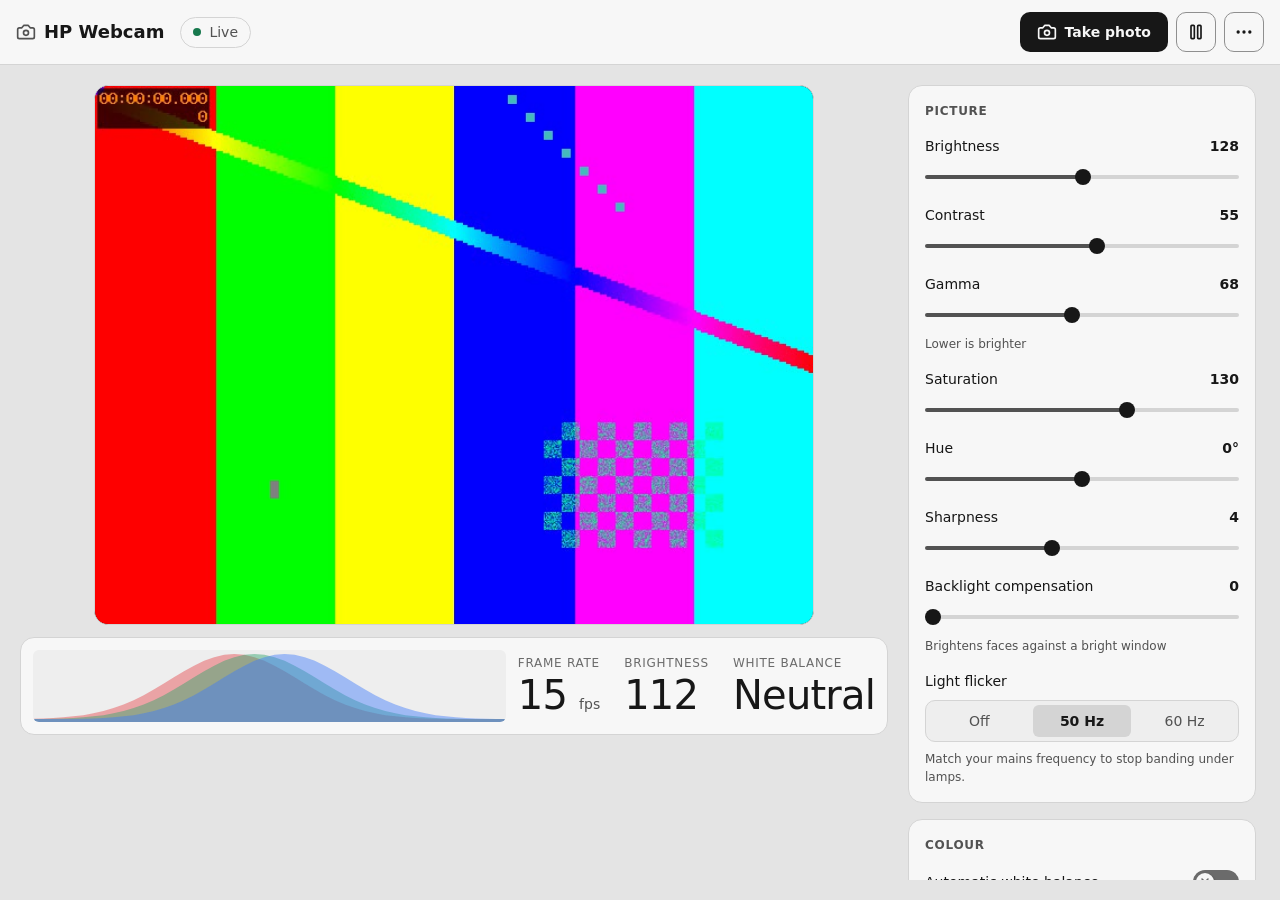
==== ui/harness.html @ 1bf64f01 "HP USB Webcam tuner: decoded Vimicro XU protocol, CLI, app, tools - hpcam.py: register access throug" ====
<!doctype html>
<html lang="en">
<head>
  <meta charset="utf-8">
  <meta name="viewport" content="width=device-width, initial-scale=1">
  <meta name="hpcam-token" content="harness">
  <title>HP Webcam (static harness)</title>
  <link rel="stylesheet" href="tokens.css">
  <link rel="stylesheet" href="app.css">
</head>
<body>
  <svg class="sprite" aria-hidden="true" focusable="false">
    <symbol id="i-camera" viewBox="0 0 24 24"><path d="M14.5 4h-5L7 7H4a2 2 0 0 0-2 2v9a2 2 0 0 0 2 2h16a2 2 0 0 0 2-2V9a2 2 0 0 0-2-2h-3l-2.5-3z"/><circle cx="12" cy="13" r="3"/></symbol>
    <symbol id="i-pause" viewBox="0 0 24 24"><rect x="14" y="4" width="4" height="16" rx="1"/><rect x="6" y="4" width="4" height="16" rx="1"/></symbol>
    <symbol id="i-play" viewBox="0 0 24 24"><polygon points="6 3 20 12 6 21 6 3"/></symbol>
    <symbol id="i-more" viewBox="0 0 24 24"><circle cx="12" cy="12" r="1"/><circle cx="19" cy="12" r="1"/><circle cx="5" cy="12" r="1"/></symbol>
    <symbol id="i-reset" viewBox="0 0 24 24"><path d="M3 12a9 9 0 1 0 9-9 9.75 9.75 0 0 0-6.74 2.74L3 8"/><path d="M3 3v5h5"/></symbol>
    <symbol id="i-folder" viewBox="0 0 24 24"><path d="m6 14 1.5-2.9A2 2 0 0 1 9.24 10H20a2 2 0 0 1 1.94 2.5l-1.54 6a2 2 0 0 1-1.95 1.5H4a2 2 0 0 1-2-2V5a2 2 0 0 1 2-2h3.9a2 2 0 0 1 1.69.9l.81 1.2a2 2 0 0 0 1.67.9H18a2 2 0 0 1 2 2v2"/></symbol>
    <symbol id="i-copy" viewBox="0 0 24 24"><rect x="8" y="8" width="14" height="14" rx="2"/><path d="M4 16c-1.1 0-2-.9-2-2V4c0-1.1.9-2 2-2h10c1.1 0 2 .9 2 2"/></symbol>
    <symbol id="i-check" viewBox="0 0 24 24"><path d="M20 6 9 17l-5-5"/></symbol>
    <symbol id="i-x" viewBox="0 0 24 24"><path d="M18 6 6 18"/><path d="m6 6 12 12"/></symbol>
    <symbol id="i-plug" viewBox="0 0 24 24"><path d="M12 22v-5"/><path d="M9 8V2"/><path d="M15 8V2"/><path d="M18 8v5a4 4 0 0 1-4 4h-4a4 4 0 0 1-4-4V8Z"/></symbol>
  </svg>

  <a class="skip" href="#settings">Skip to settings</a>

  <header class="appbar">
    <div class="brand">
      <svg class="icon brand-icon" aria-hidden="true"><use href="#i-camera"/></svg>
      <h1 class="brand-name">HP Webcam</h1>
      <p class="status-chip" id="status-chip" role="status">
        <span class="status-dot" aria-hidden="true"></span><span id="status-text">Looking for the camera</span>
      </p>
    </div>
    <div class="appbar-actions">
      <button class="btn btn-primary" id="btn-photo" type="button">
        <svg class="icon" aria-hidden="true"><use href="#i-camera"/></svg><span>Take photo</span>
      </button>
      <button class="btn btn-secondary btn-icon" id="btn-preview" type="button" aria-pressed="true" aria-label="Pause preview">
        <svg class="icon" aria-hidden="true"><use href="#i-pause" id="preview-icon"/></svg>
      </button>
      <div class="menu-wrap">
        <button class="btn btn-secondary btn-icon" id="btn-menu" type="button" aria-label="More actions" aria-expanded="false" aria-controls="menu">
          <svg class="icon" aria-hidden="true"><use href="#i-more"/></svg>
        </button>
        <div class="menu" id="menu" hidden>
          <button class="menu-item" type="button" data-action="open_photos">
            <svg class="icon" aria-hidden="true"><use href="#i-folder"/></svg>Open photos folder
          </button>
          <button class="menu-item" type="button" data-action="reset">
            <svg class="icon" aria-hidden="true"><use href="#i-reset"/></svg>Reset to camera defaults
          </button>
        </div>
      </div>
    </div>
  </header>

  <main class="workbench">
    <section class="monitor" aria-labelledby="monitor-title">
      <h2 class="sr-only" id="monitor-title">Live picture</h2>
      <div class="frame" id="frame">
        <img id="preview" alt="Live picture from the webcam" width="640" height="480" hidden>
        <div class="placeholder" id="placeholder">
          <div class="spinner" id="spinner" aria-hidden="true"></div>
          <svg class="icon icon-lg" id="placeholder-icon" aria-hidden="true" hidden><use href="#i-plug"/></svg>
          <p class="placeholder-title" id="placeholder-title">Starting the camera</p>
          <p class="placeholder-body" id="placeholder-body"></p>
        </div>
      </div>
      <div class="instruments">
        <figure class="histogram">
          <canvas id="hist" aria-hidden="true"></canvas>
          <figcaption class="sr-only" id="hist-caption">Brightness histogram for red, green and blue</figcaption>
        </figure>
        <dl class="readouts">
          <div class="readout"><dt>Frame rate</dt><dd><span id="r-fps">0</span> <span class="unit">fps</span></dd></div>
          <div class="readout"><dt>Brightness</dt><dd id="r-luma">0</dd></div>
          <div class="readout"><dt>White balance</dt><dd id="r-wb">No picture</dd></div>
        </dl>
      </div>
    </section>

    <aside class="rail" id="settings" aria-label="Settings" tabindex="-1">
      <section class="group" aria-labelledby="g-picture">
        <h2 class="group-title" id="g-picture">Picture</h2>
        <div class="fields" id="picture-fields"></div>
        <div class="field">
          <span class="field-label" id="flicker-label">Light flicker</span>
          <div class="segmented" role="radiogroup" aria-labelledby="flicker-label" id="flicker">
            <button type="button" role="radio" data-value="0">Off</button>
            <button type="button" role="radio" data-value="1">50 Hz</button>
            <button type="button" role="radio" data-value="2">60 Hz</button>
          </div>
          <p class="field-hint">Match your mains frequency to stop banding under lamps.</p>
        </div>
      </section>

      <section class="group" aria-labelledby="g-colour">
        <h2 class="group-title" id="g-colour">Colour</h2>
        <div class="switch-row">
          <span class="switch-label" id="awb-label">Automatic white balance</span>
          <button class="switch" type="button" role="switch" aria-checked="false" aria-labelledby="awb-label" id="sw-awb"></button>
        </div>
        <p class="field-hint" id="gain-hint">The camera has no white balance of its own. These are its hidden colour gains.</p>
        <div class="fields" id="gain-fields"></div>
        <button class="btn btn-secondary btn-block" type="button" id="btn-balance">
          <span class="spinner spinner-sm" aria-hidden="true"></span><span class="btn-label">Balance once on what the camera sees</span>
        </button>
      </section>

      <section class="group" aria-labelledby="g-output">
        <h2 class="group-title" id="g-output">Virtual camera</h2>
        <div class="switch-row">
          <span class="switch-label" id="virt-label">Send to other apps</span>
          <button class="switch" type="button" role="switch" aria-checked="false" aria-labelledby="virt-label" aria-describedby="virt-hint" id="sw-virtual"></button>
        </div>
        <div class="fields" id="virtual-fields"></div>
        <div class="field-hint" id="virt-hint"></div>
      </section>

      <section class="group" aria-labelledby="g-startup">
        <h2 class="group-title" id="g-startup">After replugging</h2>
        <div class="switch-row">
          <span class="switch-label" id="svc-label">Keep these settings applied in the background</span>
          <button class="switch" type="button" role="switch" aria-checked="false" aria-labelledby="svc-label" id="sw-service"></button>
        </div>
        <p class="field-hint">The camera forgets everything when unplugged. A small background service puts your settings back.</p>
      </section>
    </aside>
  </main>

  <div class="toasts" id="toasts" role="status" aria-live="polite"></div>

  <script>window.HPCAM_STUB = {"state": {"camera": "live", "device": "/dev/video2", "error": "", "preview": true, "virtual": false, "loopback": null, "loopback_name": null, "service": true, "balancing": false, "events": [], "profile": {"gains": [64, 64, 70], "awb": false, "uvc": {"brightness": 128, "contrast": 55, "gamma": 68, "saturation": 130, "hue": 0, "sharpness": 4, "backlight": 0, "power_line": 1}, "virtual": {"denoise": 3.0, "sharpen": 0.5}}, "stats": {"fps": 15, "luma": 112, "rg": 1.01, "bg": 0.99, "hist": [[46, 50, 56, 65, 78, 95, 120, 151, 192, 242, 301, 371, 448, 531, 617, 700, 778, 845, 896, 928, 940, 928, 896, 845, 778, 700, 617, 531, 448, 371, 301, 242, 192, 151, 120, 95, 78, 65, 56, 50, 46, 43, 42, 41, 40, 40, 40, 40], [42, 43, 46, 50, 56, 65, 78, 95, 120, 151, 192, 242, 301, 371, 448, 531, 617, 700, 778, 845, 896, 928, 940, 928, 896, 845, 778, 700, 617, 531, 448, 371, 301, 242, 192, 151, 120, 95, 78, 65, 56, 50, 46, 43, 42, 41, 40, 40], [40, 40, 41, 42, 43, 46, 50, 56, 65, 78, 95, 120, 151, 192, 242, 301, 371, 448, 531, 617, 700, 778, 845, 896, 928, 940, 928, 896, 845, 778, 700, 617, 531, 448, 371, 301, 242, 192, 151, 120, 95, 78, 65, 56, 50, 46, 43, 42]]}}, "image": "harness-test.jpg"};</script>
  <script src="app.js"></script>
</body>
</html>
---- ui/tokens.css ----
/* HP Webcam tuner: the one theme layer. Every colour, size, radius and timing used by
   app.css comes from here. Surfaces are pure neutral greys on purpose: a tinted UI shifts
   how you judge the camera's colour. One accent (green) marks "on" states. */

:root {
  /* primitives: neutral ramp (zero chroma) */
  --n-50: #f7f7f7;
  --n-100: #eeeeee;
  --n-150: #e4e4e4;
  --n-200: #d4d4d4;
  --n-300: #b8b8b8;
  --n-400: #8f8f8f;
  --n-500: #6b6b6b;
  --n-600: #525252;
  --n-700: #3d3d3d;
  --n-750: #303030;
  --n-800: #262626;
  --n-850: #1e1e1e;
  --n-900: #171717;
  --n-950: #121212;
  --green-300: #6fd3a2;
  --green-400: #4cc38a;
  --green-700: #17784d;
  --green-800: #0f5c3a;
  --red-300: #f4978f;
  --red-700: #b42318;

  /* data-viz: histogram channels */
  --viz-red: #e5484d;
  --viz-green: #30a46c;
  --viz-blue: #3e7bfa;

  /* semantic: dark theme is the base (a monitor reads best on dark surround) */
  --color-bg: var(--n-950);
  --color-surface: var(--n-900);
  --color-surface-raised: var(--n-850);
  --color-surface-sunken: var(--n-950);
  --color-monitor: #0b0b0b;
  --color-border: var(--n-750);
  --color-border-strong: var(--n-500);
  --color-text: var(--n-100);
  --color-text-muted: var(--n-300);
  --color-text-subtle: var(--n-400);
  --color-accent: var(--green-400);
  --color-accent-strong: var(--green-300);
  --color-on-accent: var(--n-950);
  --color-primary-bg: var(--n-100);
  --color-primary-bg-hover: var(--n-50);
  --color-primary-bg-active: var(--n-200);
  --color-primary-text: var(--n-950);
  --color-secondary-bg-hover: var(--n-800);
  --color-secondary-bg-active: var(--n-750);
  --color-selected-bg: var(--n-750);
  --color-track: var(--n-700);
  --color-switch-off: var(--n-500);
  --color-switch-off-hover: var(--n-400);
  --color-thumb: var(--n-100);
  --color-halo: rgb(238 238 238 / 0.14);
  --color-focus: var(--n-50);
  --color-danger-text: var(--red-300);
  --color-toast-bg: var(--n-100);
  --color-toast-text: var(--n-950);
  --color-code-bg: var(--n-950);

  /* type */
  --font-ui: system-ui, "Ubuntu", "Cantarell", "Noto Sans", sans-serif;
  --font-mono: ui-monospace, "Ubuntu Mono", "DejaVu Sans Mono", monospace;
  --text-xs: 0.75rem;
  --text-sm: 0.875rem;
  --text-base: 1rem;
  --text-lg: 1.125rem;
  --text-display: 2.5rem;
  --weight-regular: 400;
  --weight-medium: 500;
  --weight-semibold: 600;
  --leading-tight: 1.15;
  --leading-normal: 1.5;
  --tracking-label: 0.06em;

  /* spacing: 4px rhythm */
  --space-1: 0.25rem;
  --space-2: 0.5rem;
  --space-3: 0.75rem;
  --space-4: 1rem;
  --space-5: 1.25rem;
  --space-6: 1.5rem;
  --space-8: 2rem;
  --space-10: 2.5rem;

  /* sizing */
  --control-sm: 2rem;
  --control-md: 2.5rem;
  --target-min: 1.5rem;
  --icon-sm: 1rem;
  --icon-md: 1.25rem;
  --switch-w: 2.875rem;
  --switch-h: 1.5rem;
  --switch-knob: 1.125rem;
  --thumb: 1rem;
  --track-h: 0.25rem;
  --halo: 0.5rem;
  --hist-h: 4.5rem;
  --rail-w: 22rem;
  --media-max-h: 60vh;
  --border-w: 1px;
  --focus-w: 2px;
  --focus-offset: 2px;

  /* radius: soft corners for surfaces and buttons, pill for switch/slider parts */
  --radius-sm: 0.375rem;
  --radius-md: 0.625rem;
  --radius-lg: 0.875rem;
  --radius-pill: 999px;

  /* elevation: flat by default, one restrained level for overlays */
  --shadow-overlay: 0 0.5rem 1.5rem rgb(0 0 0 / 0.35), 0 0 0 1px rgb(0 0 0 / 0.2);
  --shadow-knob: 0.0625rem 0.0625rem 0.125rem rgb(0 0 0 / 0.35);

  /* motion */
  --dur-fast: 120ms;
  --dur-base: 200ms;
  --dur-spin: 1s;
  --ease-out: cubic-bezier(0.2, 0, 0, 1);
  --ease-spring: cubic-bezier(0.27, 0.2, 0.25, 1.51);

  /* opacity */
  --opacity-disabled: 0.5;
  --opacity-track-fill: 1;

  color-scheme: dark;
}

@media (prefers-color-scheme: light) {
  :root {
    --color-bg: var(--n-150);
    --color-surface: var(--n-50);
    --color-surface-raised: #fcfcfc;
    --color-surface-sunken: var(--n-100);
    --color-monitor: var(--n-900);
    --color-border: var(--n-200);
    --color-border-strong: var(--n-400);
    --color-text: var(--n-900);
    --color-text-muted: var(--n-600);
    --color-text-subtle: var(--n-500);
    --color-accent: var(--green-700);
    --color-accent-strong: var(--green-800);
    --color-on-accent: var(--n-50);
    --color-primary-bg: var(--n-900);
    --color-primary-bg-hover: var(--n-700);
    --color-primary-bg-active: var(--n-600);
    --color-primary-text: var(--n-50);
    --color-secondary-bg-hover: var(--n-100);
    --color-secondary-bg-active: var(--n-150);
    --color-selected-bg: var(--n-200);
    --color-track: var(--n-200);
    --color-switch-off: var(--n-500);
    --color-switch-off-hover: var(--n-600);
    --color-thumb: var(--n-900);
    --color-halo: rgb(23 23 23 / 0.12);
    --color-focus: var(--n-900);
    --color-danger-text: var(--red-700);
    --color-toast-bg: var(--n-900);
    --color-toast-text: var(--n-50);
    --color-code-bg: var(--n-100);
    --shadow-overlay: 0 0.5rem 1.5rem rgb(0 0 0 / 0.12), 0 0 0 1px rgb(0 0 0 / 0.06);
    --shadow-knob: 0.0625rem 0.0625rem 0.125rem rgb(0 0 0 / 0.25);
    color-scheme: light;
  }
}

@media (prefers-reduced-motion: reduce) {
  :root {
    --dur-fast: 0ms;
    --dur-base: 0ms;
  }
}
---- ui/app.css ----
/* HP Webcam tuner. Mobile first: the base is one stacked column; wider windows get the
   monitor-led workbench (picture left, settings rail right). Every value comes from tokens.css.

   Component credits (MIT, from Uiverse.io / github.com/uiverse-io/galaxy), adapted to the
   token layer, given all interaction states and made keyboard accessible:
   - Switch: Galahhad "modern-quail-75"
   - Slider: satisshTechie "sharp-hound-14"
   - Button: e-coders "great-falcon-16"
   - Spinner: Fernando-sv "quiet-zebra-41" */

*,
*::before,
*::after { box-sizing: border-box; }

html { -webkit-text-size-adjust: 100%; }

body {
  margin: 0;
  min-height: 100vh;
  background: var(--color-bg);
  color: var(--color-text);
  font-family: var(--font-ui);
  font-size: var(--text-base);
  line-height: var(--leading-normal);
}

.sprite { display: none; }

[hidden] { display: none !important; }

.icon {
  width: var(--icon-md);
  height: var(--icon-md);
  flex: none;
  fill: none;
  stroke: currentColor;
  stroke-width: 2;
  stroke-linecap: round;
  stroke-linejoin: round;
}

.icon-lg {
  width: var(--space-10);
  height: var(--space-10);
}

.sr-only {
  position: absolute;
  width: 1px;
  height: 1px;
  padding: 0;
  margin: -1px;
  overflow: hidden;
  clip: rect(0 0 0 0);
  white-space: nowrap;
  border: 0;
}

.skip {
  position: absolute;
  inset-inline-start: var(--space-2);
  inset-block-start: calc(-1 * var(--space-10));
  padding: var(--space-2) var(--space-3);
  background: var(--color-primary-bg);
  color: var(--color-primary-text);
  border-radius: var(--radius-sm);
  z-index: 10;
}

.skip:focus { inset-block-start: var(--space-2); }

:focus-visible {
  outline: var(--focus-w) solid var(--color-focus);
  outline-offset: var(--focus-offset);
}

/* ---------- app bar ---------- */
.appbar {
  display: flex;
  flex-wrap: wrap;
  align-items: center;
  justify-content: space-between;
  gap: var(--space-3);
  padding: var(--space-3) var(--space-4);
  border-block-end: var(--border-w) solid var(--color-border);
  background: var(--color-surface);
}

.brand {
  display: flex;
  align-items: center;
  gap: var(--space-2);
  min-width: 0;
}

.brand-icon { color: var(--color-text-muted); }

.brand-name {
  margin: 0;
  font-size: var(--text-lg);
  font-weight: var(--weight-semibold);
  line-height: var(--leading-tight);
  white-space: nowrap;
}

.status-chip {
  display: inline-flex;
  align-items: center;
  gap: var(--space-2);
  margin: 0;
  margin-inline-start: var(--space-2);
  padding: var(--space-1) var(--space-3);
  border: var(--border-w) solid var(--color-border);
  border-radius: var(--radius-pill);
  color: var(--color-text-muted);
  font-size: var(--text-sm);
  min-width: 0;
}

.status-chip > span:last-child {
  overflow: hidden;
  text-overflow: ellipsis;
  white-space: nowrap;
}

.status-dot {
  width: var(--space-2);
  height: var(--space-2);
  flex: none;
  border-radius: var(--radius-pill);
  background: var(--color-text-subtle);
}

.status-chip[data-state="live"] .status-dot { background: var(--color-accent); }
.status-chip[data-state="busy"] { color: var(--color-danger-text); }
.status-chip[data-state="busy"] .status-dot { background: var(--color-danger-text); }

.appbar-actions {
  display: flex;
  align-items: center;
  gap: var(--space-2);
}

/* ---------- buttons (from e-coders "great-falcon-16") ---------- */
.btn {
  display: inline-flex;
  align-items: center;
  justify-content: center;
  gap: var(--space-2);
  min-height: var(--control-md);
  padding: var(--space-2) var(--space-4);
  border: var(--border-w) solid transparent;
  border-radius: var(--radius-md);
  font: inherit;
  font-size: var(--text-sm);
  font-weight: var(--weight-semibold);
  line-height: var(--leading-tight);
  cursor: pointer;
  user-select: none;
  touch-action: manipulation;
  transition-property: background-color, border-color, color;
  transition-duration: var(--dur-base);
  transition-timing-function: var(--ease-out);
}

.btn-primary {
  background: var(--color-primary-bg);
  color: var(--color-primary-text);
}

.btn-primary:hover { background: var(--color-primary-bg-hover); }
.btn-primary:active { background: var(--color-primary-bg-active); }

.btn-secondary {
  background: transparent;
  color: var(--color-text);
  border-color: var(--color-border-strong);
}

.btn-secondary:hover { background: var(--color-secondary-bg-hover); }
.btn-secondary:active { background: var(--color-secondary-bg-active); }
.btn-secondary[aria-pressed="false"] { background: var(--color-selected-bg); }

.btn-icon {
  width: var(--control-md);
  padding: 0;
}

.btn-block { width: 100%; }

.btn:disabled,
.btn[aria-disabled="true"] {
  opacity: var(--opacity-disabled);
  cursor: not-allowed;
  pointer-events: none;
}

.btn .spinner { display: none; }
.btn[aria-busy="true"] .spinner { display: inline-block; }

/* ---------- spinner (from Fernando-sv "quiet-zebra-41") ---------- */
.spinner {
  width: var(--space-8);
  height: var(--space-8);
  border: var(--space-1) solid var(--color-border-strong);
  border-inline-start-color: transparent;
  border-radius: var(--radius-pill);
  animation: spin var(--dur-spin) linear infinite;
}

.spinner-sm {
  width: var(--icon-sm);
  height: var(--icon-sm);
  border-width: var(--focus-w);
  border-color: currentColor;
  border-inline-start-color: transparent;
}

@keyframes spin { to { transform: rotate(360deg); } }

@media (prefers-reduced-motion: reduce) {
  .spinner { animation: none; }
}

/* ---------- menu ---------- */
.menu-wrap { position: relative; }

.menu {
  position: absolute;
  inset-inline-end: 0;
  inset-block-start: calc(100% + var(--space-2));
  min-width: 15rem;
  padding: var(--space-1);
  background: var(--color-surface-raised);
  border: var(--border-w) solid var(--color-border);
  border-radius: var(--radius-md);
  box-shadow: var(--shadow-overlay);
  z-index: 5;
}

.menu-item {
  display: flex;
  align-items: center;
  gap: var(--space-3);
  width: 100%;
  min-height: var(--control-md);
  padding: var(--space-2) var(--space-3);
  border: 0;
  border-radius: var(--radius-sm);
  background: transparent;
  color: var(--color-text);
  font: inherit;
  font-size: var(--text-sm);
  text-align: start;
  cursor: pointer;
}

.menu-item:hover,
.menu-item:focus-visible { background: var(--color-secondary-bg-hover); }
.menu-item:active { background: var(--color-secondary-bg-active); }

/* ---------- workbench layout ---------- */
.workbench {
  display: grid;
  gap: var(--space-4);
  padding: var(--space-4);
}

.monitor {
  display: flex;
  flex-direction: column;
  gap: var(--space-3);
  min-width: 0;
}

.frame {
  position: relative;
  aspect-ratio: 4 / 3;
  width: 100%;
  background: var(--color-monitor);
  border: var(--border-w) solid var(--color-border);
  border-radius: var(--radius-lg);
  overflow: hidden;
}

.frame img {
  display: block;
  width: 100%;
  height: 100%;
  object-fit: contain;
}

.placeholder {
  position: absolute;
  inset: 0;
  display: flex;
  flex-direction: column;
  align-items: center;
  justify-content: center;
  gap: var(--space-3);
  padding: var(--space-6);
  text-align: center;
  color: var(--n-300);
}

.placeholder-title {
  margin: 0;
  font-size: var(--text-lg);
  font-weight: var(--weight-semibold);
  color: var(--n-100);
}

.placeholder-body {
  margin: 0;
  max-width: 40ch;
  font-size: var(--text-sm);
}

.placeholder .spinner {
  border-color: var(--n-600);
  border-inline-start-color: transparent;
}

.instruments {
  display: grid;
  gap: var(--space-3);
  padding: var(--space-3);
  background: var(--color-surface);
  border: var(--border-w) solid var(--color-border);
  border-radius: var(--radius-lg);
}

.histogram { margin: 0; }

.histogram canvas {
  display: block;
  width: 100%;
  height: var(--hist-h);
  border-radius: var(--radius-sm);
  background: var(--color-surface-sunken);
}

.readouts {
  display: grid;
  grid-template-columns: repeat(auto-fit, minmax(7rem, 1fr));
  gap: var(--space-3);
  margin: 0;
}

.readout dt {
  font-size: var(--text-xs);
  letter-spacing: var(--tracking-label);
  text-transform: uppercase;
  color: var(--color-text-subtle);
}

.readout dd {
  margin: 0;
  font-size: var(--text-display);
  font-weight: var(--weight-medium);
  line-height: var(--leading-tight);
  letter-spacing: -0.02em;
  font-variant-numeric: tabular-nums;
}

.readout dd .unit {
  font-size: var(--text-sm);
  font-weight: var(--weight-regular);
  letter-spacing: 0;
  color: var(--color-text-muted);
}

/* ---------- settings rail ---------- */
.rail {
  display: flex;
  flex-direction: column;
  gap: var(--space-4);
  min-width: 0;
}

.rail:focus { outline: none; }

.group {
  display: flex;
  flex-direction: column;
  gap: var(--space-4);
  padding: var(--space-4);
  background: var(--color-surface);
  border: var(--border-w) solid var(--color-border);
  border-radius: var(--radius-lg);
}

.group-title {
  margin: 0;
  font-size: var(--text-xs);
  font-weight: var(--weight-semibold);
  letter-spacing: var(--tracking-label);
  text-transform: uppercase;
  color: var(--color-text-muted);
}

.fields {
  display: flex;
  flex-direction: column;
  gap: var(--space-4);
}

.field {
  display: flex;
  flex-direction: column;
  gap: var(--space-2);
}

.field-head {
  display: flex;
  align-items: baseline;
  justify-content: space-between;
  gap: var(--space-3);
}

.field-label,
.switch-label {
  font-size: var(--text-sm);
  color: var(--color-text);
}

.field-value {
  font-size: var(--text-sm);
  font-weight: var(--weight-semibold);
  font-variant-numeric: tabular-nums;
  color: var(--color-text);
}

.field-hint {
  margin: 0;
  font-size: var(--text-xs);
  line-height: var(--leading-normal);
  color: var(--color-text-muted);
}

.field-hint code {
  display: block;
  margin-block-start: var(--space-2);
  padding: var(--space-2) var(--space-3);
  background: var(--color-code-bg);
  border: var(--border-w) solid var(--color-border);
  border-radius: var(--radius-sm);
  font-family: var(--font-mono);
  font-size: var(--text-xs);
  color: var(--color-text);
  overflow-wrap: anywhere;
  user-select: all;
}

.field[aria-disabled="true"] {
  opacity: var(--opacity-disabled);
}

/* ---------- slider (from satisshTechie "sharp-hound-14") ---------- */
.range {
  --fill: 50%;
  -webkit-appearance: none;
  appearance: none;
  width: 100%;
  height: var(--target-min);
  margin: 0;
  background: transparent;
  color: var(--color-text);
  accent-color: var(--color-thumb);
  cursor: pointer;
}

.range::-webkit-slider-runnable-track {
  height: var(--track-h);
  border-radius: var(--radius-pill);
  background: linear-gradient(to right, var(--color-text-muted) 0 var(--fill), var(--color-track) var(--fill) 100%);
}

.range::-moz-range-track {
  height: var(--track-h);
  border-radius: var(--radius-pill);
  background: var(--color-track);
}

.range::-moz-range-progress {
  height: var(--track-h);
  border-radius: var(--radius-pill);
  background: var(--color-text-muted);
}

.range::-webkit-slider-thumb {
  -webkit-appearance: none;
  appearance: none;
  width: var(--thumb);
  height: var(--thumb);
  margin-top: calc((var(--track-h) - var(--thumb)) / 2);
  border: 0;
  border-radius: var(--radius-pill);
  background: var(--color-thumb);
  transition: box-shadow var(--dur-base) var(--ease-out);
}

.range::-moz-range-thumb {
  width: var(--thumb);
  height: var(--thumb);
  border: 0;
  border-radius: var(--radius-pill);
  background: var(--color-thumb);
}

.range:hover::-webkit-slider-thumb { box-shadow: 0 0 0 var(--halo) var(--color-halo); }
.range:active::-webkit-slider-thumb { box-shadow: 0 0 0 calc(var(--halo) * 1.25) var(--color-halo); }
.range:focus-visible { outline: none; }
.range:focus-visible::-webkit-slider-thumb {
  box-shadow: 0 0 0 var(--focus-offset) var(--color-surface), 0 0 0 calc(var(--focus-offset) + var(--focus-w)) var(--color-focus);
}
.range:focus-visible::-moz-range-thumb {
  box-shadow: 0 0 0 var(--focus-offset) var(--color-surface), 0 0 0 calc(var(--focus-offset) + var(--focus-w)) var(--color-focus);
}
.range:disabled { cursor: not-allowed; }

/* ---------- switch (from Galahhad "modern-quail-75") ---------- */
.switch-row {
  display: flex;
  align-items: center;
  justify-content: space-between;
  gap: var(--space-4);
}

.switch {
  position: relative;
  flex: none;
  width: var(--switch-w);
  height: var(--switch-h);
  padding: 0;
  border: 0;
  border-radius: var(--radius-pill);
  background: var(--color-switch-off);
  cursor: pointer;
  transition: background-color var(--dur-base) var(--ease-spring);
}

.switch:hover { background: var(--color-switch-off-hover); }

.switch .knob {
  position: absolute;
  inset-block-start: calc((var(--switch-h) - var(--switch-knob)) / 2);
  inset-inline-start: calc((var(--switch-h) - var(--switch-knob)) / 2);
  display: grid;
  place-items: center;
  width: var(--switch-knob);
  height: var(--switch-knob);
  border-radius: var(--radius-pill);
  background: var(--n-50);
  box-shadow: var(--shadow-knob);
  transition: inset-inline-start var(--dur-base) var(--ease-spring);
}

.switch .knob svg {
  position: absolute;
  width: var(--space-3);
  height: var(--space-3);
  fill: none;
  stroke-width: 3;
  stroke-linecap: round;
  stroke-linejoin: round;
  transition: transform var(--dur-base) var(--ease-spring);
}

.switch .mark-off { stroke: var(--n-500); }
.switch .mark-on { stroke: var(--green-700); transform: scale(0); }

.switch[aria-checked="true"] { background: var(--color-accent); }
.switch[aria-checked="true"]:hover { background: var(--color-accent-strong); }
.switch[aria-checked="true"] .knob {
  inset-inline-start: calc(100% - var(--switch-knob) - (var(--switch-h) - var(--switch-knob)) / 2);
}
.switch[aria-checked="true"] .mark-on { transform: scale(1); }
.switch[aria-checked="true"] .mark-off { transform: scale(0); }

.switch:active .knob { width: calc(var(--switch-knob) * 1.2); }

.switch[aria-disabled="true"] {
  opacity: var(--opacity-disabled);
  cursor: not-allowed;
}

/* ---------- segmented control (radio group) ---------- */
.segmented {
  display: grid;
  grid-template-columns: repeat(3, 1fr);
  padding: var(--space-1);
  gap: var(--space-1);
  background: var(--color-surface-sunken);
  border: var(--border-w) solid var(--color-border);
  border-radius: var(--radius-md);
}

.segmented button {
  min-height: var(--control-sm);
  border: 0;
  border-radius: var(--radius-sm);
  background: transparent;
  color: var(--color-text-muted);
  font: inherit;
  font-size: var(--text-sm);
  cursor: pointer;
  transition: background-color var(--dur-fast) var(--ease-out), color var(--dur-fast) var(--ease-out);
}

.segmented button:hover { background: var(--color-secondary-bg-hover); color: var(--color-text); }
.segmented button:active { background: var(--color-secondary-bg-active); }
.segmented button[aria-checked="true"] {
  background: var(--color-selected-bg);
  color: var(--color-text);
  font-weight: var(--weight-semibold);
}

/* ---------- toasts ---------- */
.toasts {
  position: fixed;
  inset-inline: var(--space-4);
  inset-block-end: var(--space-4);
  display: flex;
  flex-direction: column;
  align-items: center;
  gap: var(--space-2);
  pointer-events: none;
  z-index: 20;
}

.toast {
  max-width: 100%;
  padding: var(--space-2) var(--space-4);
  background: var(--color-toast-bg);
  color: var(--color-toast-text);
  border-radius: var(--radius-md);
  box-shadow: var(--shadow-overlay);
  font-size: var(--text-sm);
  overflow-wrap: anywhere;
}

/* ---------- wider windows: monitor-led workbench ---------- */
@media (min-width: 56rem) {
  body {
    display: flex;
    flex-direction: column;
    height: 100vh;
  }

  .workbench {
    flex: 1;
    min-height: 0;
    grid-template-columns: minmax(0, 1fr) var(--rail-w);
    padding: var(--space-5);
    gap: var(--space-5);
  }

  .monitor { min-height: 0; }

  /* the picture leads, but stays within the media cap (60vh) so the instruments stay in view */
  .frame {
    aspect-ratio: 4 / 3;
    width: min(100%, calc(var(--media-max-h) * 4 / 3));
    align-self: center;
  }

  .rail {
    min-height: 0;
    overflow-y: auto;
    padding-inline-end: var(--space-1);
  }

  .instruments {
    grid-template-columns: minmax(0, 1fr) auto;
    align-items: center;
  }

  .readouts {
    grid-template-columns: repeat(3, auto);
    gap: var(--space-6);
  }
}
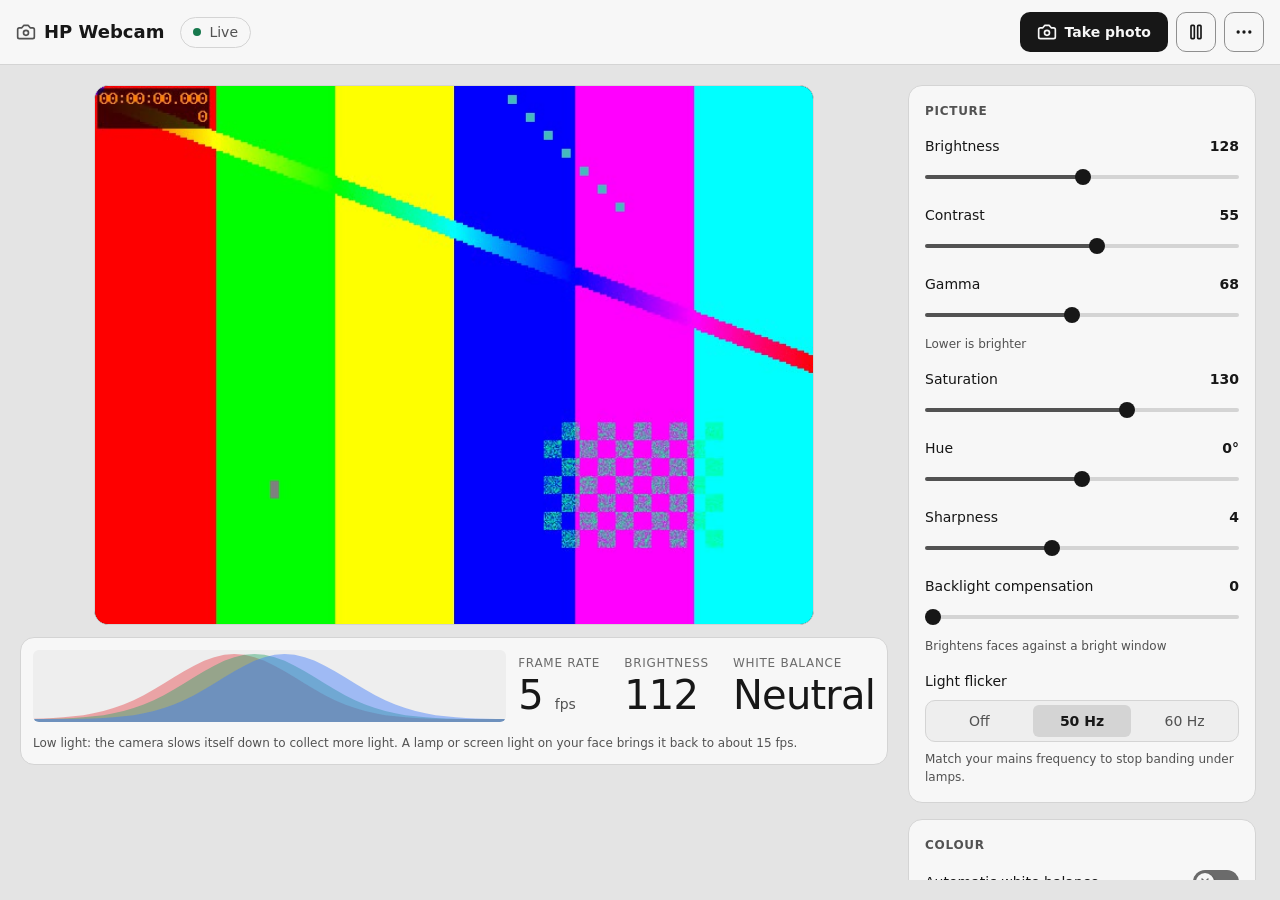
==== commit fa4f62ac: "Show the real frame rate: no duplicated preview frames; low-light hint The preview used an fps=15 fi" ====
--- a/ui/harness.html
+++ b/ui/harness.html
@@ -77,6 +77,7 @@
           <div class="readout"><dt>Brightness</dt><dd id="r-luma">0</dd></div>
           <div class="readout"><dt>White balance</dt><dd id="r-wb">No picture</dd></div>
         </dl>
+        <p class="field-hint lowlight" id="lowlight" hidden>Low light: the camera slows itself down to collect more light. A lamp or screen light on your face brings it back to about 15 fps.</p>
       </div>
     </section>
 
@@ -131,7 +132,7 @@
 
   <div class="toasts" id="toasts" role="status" aria-live="polite"></div>
 
-  <script>window.HPCAM_STUB = {"state": {"camera": "live", "device": "/dev/video2", "error": "", "preview": true, "virtual": false, "loopback": null, "loopback_name": null, "service": true, "balancing": false, "events": [], "profile": {"gains": [64, 64, 70], "awb": false, "uvc": {"brightness": 128, "contrast": 55, "gamma": 68, "saturation": 130, "hue": 0, "sharpness": 4, "backlight": 0, "power_line": 1}, "virtual": {"denoise": 3.0, "sharpen": 0.5}}, "stats": {"fps": 15, "luma": 112, "rg": 1.01, "bg": 0.99, "hist": [[46, 50, 56, 65, 78, 95, 120, 151, 192, 242, 301, 371, 448, 531, 617, 700, 778, 845, 896, 928, 940, 928, 896, 845, 778, 700, 617, 531, 448, 371, 301, 242, 192, 151, 120, 95, 78, 65, 56, 50, 46, 43, 42, 41, 40, 40, 40, 40], [42, 43, 46, 50, 56, 65, 78, 95, 120, 151, 192, 242, 301, 371, 448, 531, 617, 700, 778, 845, 896, 928, 940, 928, 896, 845, 778, 700, 617, 531, 448, 371, 301, 242, 192, 151, 120, 95, 78, 65, 56, 50, 46, 43, 42, 41, 40, 40], [40, 40, 41, 42, 43, 46, 50, 56, 65, 78, 95, 120, 151, 192, 242, 301, 371, 448, 531, 617, 700, 778, 845, 896, 928, 940, 928, 896, 845, 778, 700, 617, 531, 448, 371, 301, 242, 192, 151, 120, 95, 78, 65, 56, 50, 46, 43, 42]]}}, "image": "harness-test.jpg"};</script>
+  <script>window.HPCAM_STUB = {"state": {"camera": "live", "device": "/dev/video2", "error": "", "preview": true, "virtual": false, "loopback": null, "loopback_name": null, "service": true, "balancing": false, "events": [], "profile": {"gains": [64, 64, 70], "awb": false, "uvc": {"brightness": 128, "contrast": 55, "gamma": 68, "saturation": 130, "hue": 0, "sharpness": 4, "backlight": 0, "power_line": 1}, "virtual": {"denoise": 3.0, "sharpen": 0.5}}, "stats": {"fps": 5, "luma": 112, "rg": 1.01, "bg": 0.99, "hist": [[46, 50, 56, 65, 78, 95, 120, 151, 192, 242, 301, 371, 448, 531, 617, 700, 778, 845, 896, 928, 940, 928, 896, 845, 778, 700, 617, 531, 448, 371, 301, 242, 192, 151, 120, 95, 78, 65, 56, 50, 46, 43, 42, 41, 40, 40, 40, 40], [42, 43, 46, 50, 56, 65, 78, 95, 120, 151, 192, 242, 301, 371, 448, 531, 617, 700, 778, 845, 896, 928, 940, 928, 896, 845, 778, 700, 617, 531, 448, 371, 301, 242, 192, 151, 120, 95, 78, 65, 56, 50, 46, 43, 42, 41, 40, 40], [40, 40, 41, 42, 43, 46, 50, 56, 65, 78, 95, 120, 151, 192, 242, 301, 371, 448, 531, 617, 700, 778, 845, 896, 928, 940, 928, 896, 845, 778, 700, 617, 531, 448, 371, 301, 242, 192, 151, 120, 95, 78, 65, 56, 50, 46, 43, 42]]}}, "image": "harness-test.jpg"};</script>
   <script src="app.js"></script>
 </body>
 </html>
--- a/ui/app.css
+++ b/ui/app.css
@@ -332,6 +332,8 @@
 
 .histogram { margin: 0; }
 
+.lowlight { grid-column: 1 / -1; }
+
 .histogram canvas {
   display: block;
   width: 100%;
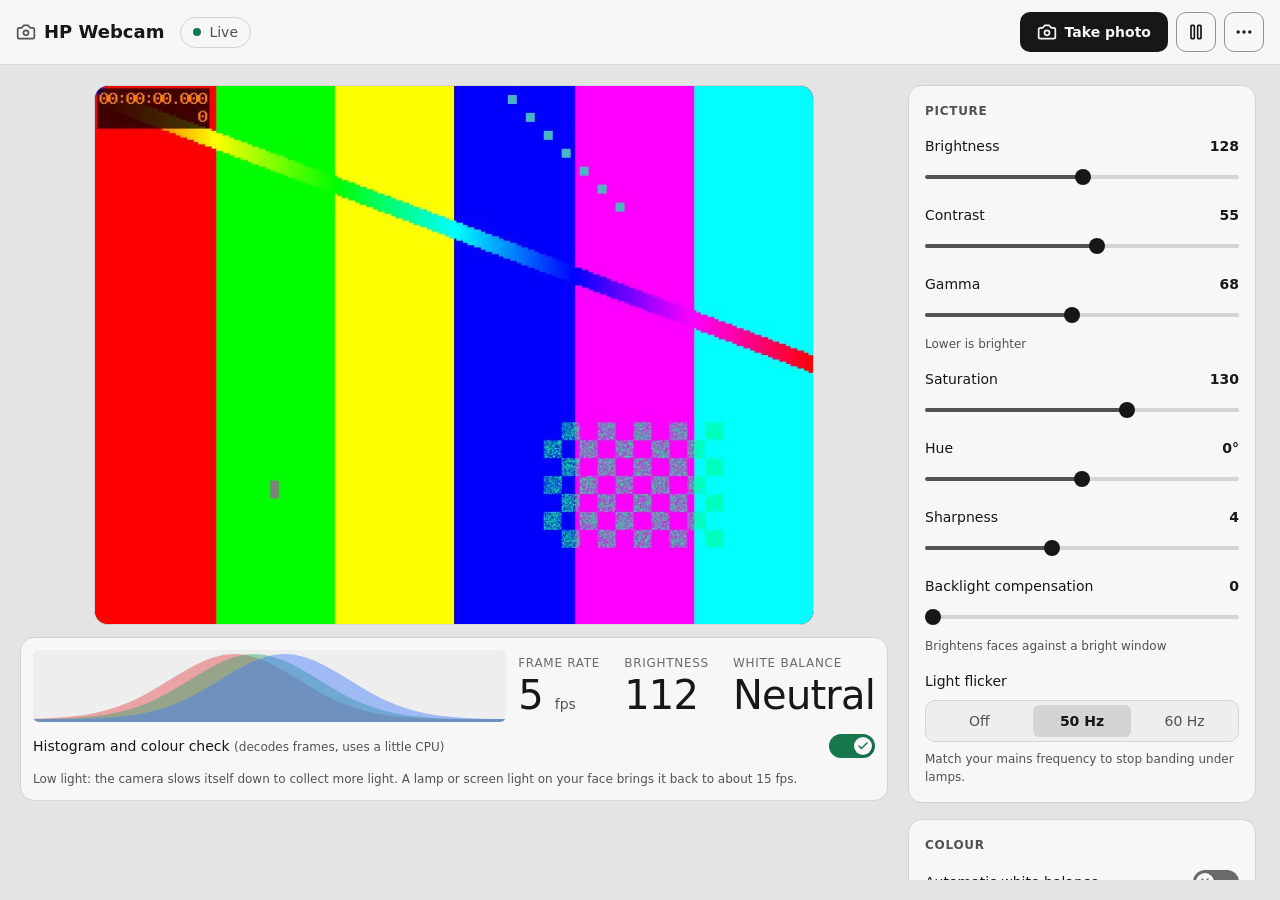
==== commit e82924e3: "Make the histogram optional; decode nothing when it is not needed Histogram off by default. With his" ====
--- a/ui/harness.html
+++ b/ui/harness.html
@@ -68,15 +68,19 @@
         </div>
       </div>
       <div class="instruments">
-        <figure class="histogram">
+        <figure class="histogram" id="hist-figure">
           <canvas id="hist" aria-hidden="true"></canvas>
           <figcaption class="sr-only" id="hist-caption">Brightness histogram for red, green and blue</figcaption>
         </figure>
         <dl class="readouts">
           <div class="readout"><dt>Frame rate</dt><dd><span id="r-fps">0</span> <span class="unit">fps</span></dd></div>
           <div class="readout"><dt>Brightness</dt><dd id="r-luma">0</dd></div>
-          <div class="readout"><dt>White balance</dt><dd id="r-wb">No picture</dd></div>
+          <div class="readout" id="wb-readout"><dt>White balance</dt><dd id="r-wb">No picture</dd></div>
         </dl>
+        <div class="switch-row instruments-toggle">
+          <span class="switch-label" id="hist-label">Histogram and colour check <span class="field-hint">(decodes frames, uses a little CPU)</span></span>
+          <button class="switch" type="button" role="switch" aria-checked="false" aria-labelledby="hist-label" id="sw-hist"></button>
+        </div>
         <p class="field-hint lowlight" id="lowlight" hidden>Low light: the camera slows itself down to collect more light. A lamp or screen light on your face brings it back to about 15 fps.</p>
       </div>
     </section>
@@ -132,7 +136,7 @@
 
   <div class="toasts" id="toasts" role="status" aria-live="polite"></div>
 
-  <script>window.HPCAM_STUB = {"state": {"camera": "live", "device": "/dev/video2", "error": "", "preview": true, "virtual": false, "loopback": null, "loopback_name": null, "service": true, "balancing": false, "events": [], "profile": {"gains": [64, 64, 70], "awb": false, "uvc": {"brightness": 128, "contrast": 55, "gamma": 68, "saturation": 130, "hue": 0, "sharpness": 4, "backlight": 0, "power_line": 1}, "virtual": {"denoise": 3.0, "sharpen": 0.5}}, "stats": {"fps": 5, "luma": 112, "rg": 1.01, "bg": 0.99, "hist": [[46, 50, 56, 65, 78, 95, 120, 151, 192, 242, 301, 371, 448, 531, 617, 700, 778, 845, 896, 928, 940, 928, 896, 845, 778, 700, 617, 531, 448, 371, 301, 242, 192, 151, 120, 95, 78, 65, 56, 50, 46, 43, 42, 41, 40, 40, 40, 40], [42, 43, 46, 50, 56, 65, 78, 95, 120, 151, 192, 242, 301, 371, 448, 531, 617, 700, 778, 845, 896, 928, 940, 928, 896, 845, 778, 700, 617, 531, 448, 371, 301, 242, 192, 151, 120, 95, 78, 65, 56, 50, 46, 43, 42, 41, 40, 40], [40, 40, 41, 42, 43, 46, 50, 56, 65, 78, 95, 120, 151, 192, 242, 301, 371, 448, 531, 617, 700, 778, 845, 896, 928, 940, 928, 896, 845, 778, 700, 617, 531, 448, 371, 301, 242, 192, 151, 120, 95, 78, 65, 56, 50, 46, 43, 42]]}}, "image": "harness-test.jpg"};</script>
+  <script>window.HPCAM_STUB = {"state": {"camera": "live", "device": "/dev/video2", "error": "", "preview": true, "virtual": false, "loopback": null, "loopback_name": null, "service": true, "balancing": false, "measuring": true, "events": [], "profile": {"gains": [64, 64, 70], "awb": false, "histogram": true, "uvc": {"brightness": 128, "contrast": 55, "gamma": 68, "saturation": 130, "hue": 0, "sharpness": 4, "backlight": 0, "power_line": 1}, "virtual": {"denoise": 3.0, "sharpen": 0.5}}, "stats": {"fps": 5, "luma": 112, "rg": 1.01, "bg": 0.99, "hist": [[46, 50, 56, 65, 78, 95, 120, 151, 192, 242, 301, 371, 448, 531, 617, 700, 778, 845, 896, 928, 940, 928, 896, 845, 778, 700, 617, 531, 448, 371, 301, 242, 192, 151, 120, 95, 78, 65, 56, 50, 46, 43, 42, 41, 40, 40, 40, 40], [42, 43, 46, 50, 56, 65, 78, 95, 120, 151, 192, 242, 301, 371, 448, 531, 617, 700, 778, 845, 896, 928, 940, 928, 896, 845, 778, 700, 617, 531, 448, 371, 301, 242, 192, 151, 120, 95, 78, 65, 56, 50, 46, 43, 42, 41, 40, 40], [40, 40, 41, 42, 43, 46, 50, 56, 65, 78, 95, 120, 151, 192, 242, 301, 371, 448, 531, 617, 700, 778, 845, 896, 928, 940, 928, 896, 845, 778, 700, 617, 531, 448, 371, 301, 242, 192, 151, 120, 95, 78, 65, 56, 50, 46, 43, 42]]}}, "image": "harness-test.jpg"};</script>
   <script src="app.js"></script>
 </body>
 </html>
--- a/ui/app.css
+++ b/ui/app.css
@@ -332,7 +332,8 @@
 
 .histogram { margin: 0; }
 
-.lowlight { grid-column: 1 / -1; }
+.lowlight,
+.instruments-toggle { grid-column: 1 / -1; }
 
 .histogram canvas {
   display: block;
